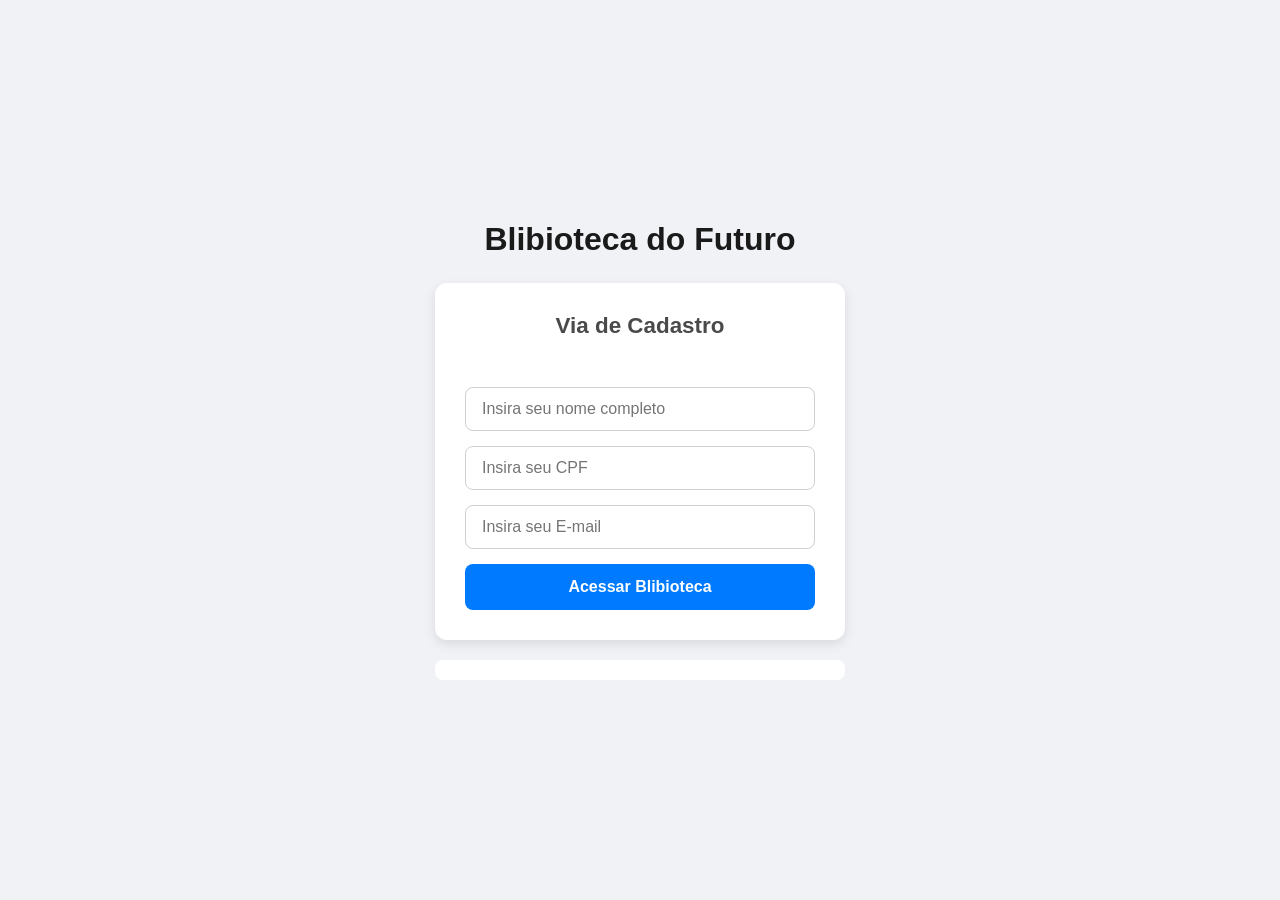
==== index.html @ 35ac49a6 "first commit" ====
<!DOCTYPE html>
<html lang="pt-BR">
<head>
    <meta charset="UTF-8">
    <meta name="viewport" content="width=device-width, initial-scale=1.0">
    <link rel="stylesheet" href="style.css">
    <title>Biblioteca do Futuro - Login</title>
</head>
<body>
    <div class="container">
        <h1>Blibioteca do Futuro</h1>
        <div class="login">
            <h2>Via de Cadastro</h2>
            <br>
            <input type="text" id="NomeCompleto" placeholder="Insira seu nome completo">
            <input type="text" id="CPF" placeholder="Insira seu CPF" maxlength="11">
            <input type="text" id="Email" placeholder="Insira seu E-mail">
            
            <button type="button" id="btn-acessar" onclick="fazerLogin()">Acessar Blibioteca</button>
        </div>

        <div class="busca-container">
            <ul id="lista-clientes"></ul>
        </div>
    </div>

    <script src="script.js"></script>
</body>
</html>
---- style.css ----
/* Configurações Globais (Reset) */
* {
    margin: 0;
    padding: 0;
    box-sizing: border-box;
    font-family: 'Segoe UI', Tahoma, Geneva, Verdana, sans-serif;
}

body {
    background-color: #f0f2f5;
    display: flex;
    justify-content: center;
    align-items: center;
    min-height: 100vh;
}

.container {
    width: 100%;
    max-width: 450px;
    padding: 20px;
}

h1 {
    text-align: center;
    color: #1a1a1a;
    margin-bottom: 25px;
    font-size: 2rem;
}

/* Card de Login / Cadastro */
.login {
    background-color: #ffffff;
    padding: 30px;
    border-radius: 12px;
    box-shadow: 0 4px 12px rgba(0, 0, 0, 0.1);
}

.login h2 {
    color: #4a4a4a;
    font-size: 1.4rem;
    margin-bottom: 20px;
    text-align: center;
}

/* Customização dos Inputs - Alinhamento do CPF Corrigido aqui */
.login input {
    width: 100%;
    padding: 12px 16px;
    margin-bottom: 15px;
    border: 1px solid #ccd0d5;
    border-radius: 8px;
    font-size: 1rem;
    display: block;
    transition: all 0.3s ease;
    outline: none;
    margin-top: 10px;
}

.login input:focus {
    border-color: #007bff;
    box-shadow: 0 0 0 3px rgba(0, 123, 255, 0.15);
}

/* Botão de Envio */
.login button {
    width: 100%;
    background-color: #007bff;
    color: #ffffff;
    border: none;
    border-radius: 8px;
    padding: 14px;
    cursor: pointer;
    font-weight: bold;
    font-size: 1rem;
    transition: background-color 0.2s ease;
    display: block;
    margin-top: 15px;
}

.login button:hover {
    background-color: #0056b3;
}

/* Área de busca reserva inferior */
.busca-container {
    margin-top: 20px;
    text-align: center;
    color: #6c757d;
    font-style: italic;
}

#lista-clientes {
    list-style: none;
    text-align: left;
    background: #fff;
    border-radius: 8px;
    padding: 10px;
}
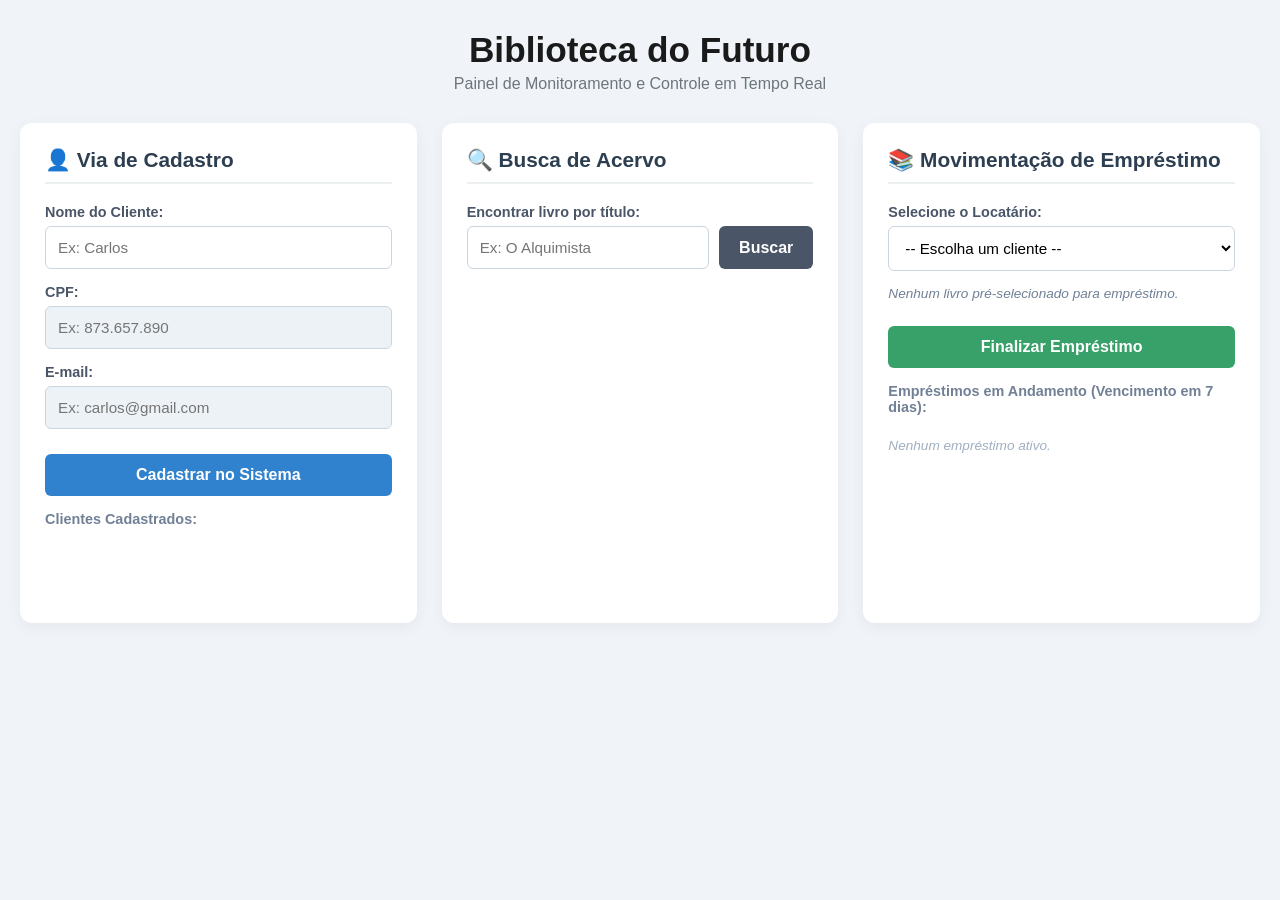
==== commit d9a1b47b: "remove unused HTML and CSS files; update index.html and script.js for improved layout and functional" ====
--- a/index.html
+++ b/index.html
@@ -3,25 +3,374 @@
 <head>
     <meta charset="UTF-8">
     <meta name="viewport" content="width=device-width, initial-scale=1.0">
-    <link rel="stylesheet" href="style.css">
-    <title>Biblioteca do Futuro - Login</title>
+    <title>Biblioteca do Futuro - Painel de Controle</title>
+    <style>
+       
+        * {
+            margin: 0;
+            padding: 0;
+            box-sizing: border-box;
+            font-family: 'Segoe UI', Tahoma, Geneva, Verdana, sans-serif;
+        }
+
+        body {
+            background-color: #f0f4f8;
+            color: #333333;
+            min-height: 100vh;
+            padding: 30px 20px;
+        }
+
+        header {
+            text-align: center;
+            margin-bottom: 30px;
+        }
+
+        header h1 {
+            font-size: 2.2rem;
+            color: #1a1a1a;
+            font-weight: 700;
+        }
+
+        header p {
+            color: #6c757d;
+            font-size: 1rem;
+            margin-top: 5px;
+        }
+
+        /* Grid de Distribuição dos 3 Quadros Principais */
+        .painel-grid {
+            display: grid;
+            grid-template-columns: repeat(3, minmax(300px, 1fr));
+            gap: 25px;
+            max-width: 1400px;
+            margin: 0 auto;
+            align-items: start;
+        }
+
+        @media (max-width: 1024px) {
+            .painel-grid {
+                grid-template-columns: 1fr;
+            }
+        }
+
+        /* Estilização dos Quadros (Cards) */
+        .quadro {
+            background-color: #ffffff;
+            border-radius: 12px;
+            box-shadow: 0 4px 15px rgba(0, 0, 0, 0.05);
+            padding: 25px;
+            min-height: 500px;
+            display: flex;
+            flex-direction: column;
+        }
+
+        .quadro h2 {
+            font-size: 1.3rem;
+            color: #2c3e50;
+            margin-bottom: 20px;
+            display: flex;
+            align-items: center;
+            gap: 10px;
+            border-bottom: 2px solid #ecf0f1;
+            padding-bottom: 10px;
+        }
+
+        /* Customização Padronizada e Alinhada de Inputs (Resolve Falha do CPF) */
+        .campo-grupo {
+            margin-bottom: 15px;
+        }
+
+        .campo-grupo label {
+            display: block;
+            font-size: 0.9rem;
+            font-weight: 600;
+            color: #4a5568;
+            margin-bottom: 6px;
+        }
+
+        input[type="text"],
+        input[type="number"],
+        input[type="email"],
+        select {
+            width: 100% !important;
+            padding: 12px;
+            border: 1px solid #cbd5e0;
+            border-radius: 6px;
+            font-size: 0.95rem;
+            outline: none;
+            transition: all 0.2s ease;
+            background-color: #ffffff;
+        }
+
+        input:focus, select:focus {
+            border-color: #3182ce;
+            box-shadow: 0 0 0 3px rgba(49, 130, 206, 0.15);
+        }
+
+        /* Inputs preenchidos ou focados específicos do gabarito */
+        .input-destaque {
+            background-color: #edf2f7 !important;
+        }
+
+        /* Botões Estilizados por Contexto */
+        button {
+            width: 100%;
+            padding: 12px;
+            border: none;
+            border-radius: 6px;
+            font-size: 1rem;
+            font-weight: bold;
+            cursor: pointer;
+            transition: background-color 0.2s ease;
+            margin-top: 10px;
+        }
+
+        .btn-azul {
+            background-color: #3182ce;
+            color: white;
+        }
+
+        .btn-azul:hover {
+            background-color: #2b6cb0;
+        }
+
+        .btn-cinza {
+            background-color: #4a5568;
+            color: white;
+            width: auto;
+            padding: 12px 20px;
+            margin-top: 0;
+        }
+
+        .btn-cinza:hover {
+            background-color: #2d3748;
+        }
+
+        .btn-verde {
+            background-color: #38a169;
+            color: white;
+        }
+
+        .btn-verde:hover {
+            background-color: #2f855a;
+        }
+
+        /* Elementos da Área de Busca de Acervo */
+        .busca-container {
+            display: flex;
+            gap: 10px;
+            margin-bottom: 20px;
+        }
+
+        .busca-container input {
+            flex: 1;
+        }
+
+        /* Contêiner Rolável para não Quebrar o Layout */
+        .scroll-conteudo {
+            flex: 1;
+            overflow-y: auto;
+            max-height: 380px;
+            padding-right: 5px;
+            margin-top: 15px;
+        }
+
+        /* Lista de Clientes Dinâmicos */
+        .titulo-sublista {
+            font-size: 0.9rem;
+            font-weight: bold;
+            color: #718096;
+            margin-top: 15px;
+            margin-bottom: 8px;
+        }
+
+        #lista-clientes {
+            list-style: none;
+        }
+
+        #lista-clientes li {
+            background-color: #f7fafc;
+            padding: 8px 12px;
+            border-radius: 4px;
+            margin-bottom: 6px;
+            font-size: 0.85rem;
+            border-left: 3px solid #3182ce;
+            color: #4a5568;
+        }
+
+        /* Lista Histórica de Cards de Livros (CSS Melhorado) */
+        .lista-livros-historico {
+            display: flex;
+            flex-direction: column;
+            gap: 15px;
+        }
+
+        .card-livro {
+            display: flex;
+            background: #f7fafc;
+            padding: 12px;
+            border-radius: 8px;
+            border: 1px solid #e2e8f0;
+            gap: 12px;
+            align-items: center;
+            transition: transform 0.2s;
+        }
+
+        .card-livro:hover {
+            transform: translateY(-2px);
+        }
+
+        .card-livro img {
+            width: 60px;
+            height: 85px;
+            object-fit: cover;
+            border-radius: 4px;
+            box-shadow: 0 2px 5px rgba(0,0,0,0.1);
+        }
+
+        .card-livro-info {
+            flex: 1;
+        }
+
+        .card-livro-info h3 {
+            font-size: 0.95rem;
+            color: #1a202c;
+            margin-bottom: 4px;
+            line-height: 1.2;
+        }
+
+        .card-livro-info p {
+            color: #718096;
+            font-size: 0.8rem;
+            margin-bottom: 8px;
+        }
+
+        .btn-selecionar-livro {
+            background-color: #e2e8f0;
+            color: #4a5568;
+            padding: 6px 10px;
+            font-size: 0.75rem;
+            width: auto;
+            margin-top: 0;
+            display: inline-block;
+        }
+
+        .btn-selecionar-livro:hover {
+            background-color: #cbd5e0;
+        }
+
+        .btn-selecionar-livro.selecionado {
+            background-color: #38a169;
+            color: white;
+        }
+
+        /* Status de Feedback de Livro Selecionado */
+        #texto-feedback-livro {
+            font-size: 0.85rem;
+            color: #718096;
+            font-style: italic;
+            margin-bottom: 15px;
+        }
+
+        /* Lista de Empréstimos Ativos */
+        .card-emprestimo-ativo {
+            display: flex;
+            align-items: center;
+            gap: 12px;
+            background: #f0fff4;
+            padding: 12px;
+            border-radius: 8px;
+            border: 1px solid #c6f6d5;
+            margin-bottom: 10px;
+        }
+
+        .card-emprestimo-ativo img {
+            width: 40px;
+            height: 55px;
+            object-fit: cover;
+            border-radius: 3px;
+        }
+
+        .card-emprestimo-ativo-info h4 {
+            font-size: 0.9rem;
+            color: #22543d;
+        }
+
+        .card-emprestimo-ativo-info p {
+            font-size: 0.8rem;
+            color: #4a5568;
+        }
+    </style>
 </head>
 <body>
-    <div class="container">
-        <h1>Blibioteca do Futuro</h1>
-        <div class="login">
-            <h2>Via de Cadastro</h2>
-            <br>
-            <input type="text" id="NomeCompleto" placeholder="Insira seu nome completo">
-            <input type="text" id="CPF" placeholder="Insira seu CPF" maxlength="11">
-            <input type="text" id="Email" placeholder="Insira seu E-mail">
+
+    <header>
+        <h1>Biblioteca do Futuro</h1>
+        <p>Painel de Monitoramento e Controle em Tempo Real</p>
+    </header>
+
+    <div class="painel-grid">
+
+        <div class="quadro">
+            <h2>👤 Via de Cadastro</h2>
             
-            <button type="button" id="btn-acessar" onclick="fazerLogin()">Acessar Blibioteca</button>
+            <div class="campo-grupo">
+                <label for="NomeCompleto">Nome do Cliente:</label>
+                <input type="text" id="NomeCompleto" placeholder="Ex: Carlos">
+            </div>
+
+            <div class="campo-grupo">
+                <label for="CPF">CPF:</label>
+                <input type="text" id="CPF" class="input-destaque" placeholder="Ex: 873.657.890" maxlength="11">
+            </div>
+
+            <div class="campo-grupo">
+                <label for="Email">E-mail:</label>
+                <input type="email" id="Email" class="input-destaque" placeholder="Ex: carlos@gmail.com">
+            </div>
+
+            <button type="button" class="btn-azul" onclick="fazerLogin()">Cadastrar no Sistema</button>
+
+            <div class="titulo-sublista">Clientes Cadastrados:</div>
+            <div class="scroll-conteudo">
+                <ul id="lista-clientes"></ul>
+            </div>
         </div>
 
-        <div class="busca-container">
-            <ul id="lista-clientes"></ul>
+        <div class="quadro">
+            <h2>🔍 Busca de Acervo</h2>
+            
+            <div class="campo-grupo">
+                <label for="input-busca">Encontrar livro por título:</label>
+                <div class="busca-container">
+                    <input type="text" id="input-busca" placeholder="Ex: O Alquimista">
+                    <button type="button" id="btn-buscar" class="btn-cinza">Buscar</button>
+                </div>
+            </div>
+
+            <div id="resultado-busca" class="scroll-conteudo lista-livros-historico">
+                </div>
         </div>
+
+        <div class="quadro">
+            <h2>📚 Movimentação de Empréstimo</h2>
+            
+            <div class="campo-grupo">
+                <label for="select-clientes">Selecione o Locatário:</label>
+                <select id="select-clientes">
+                    <option value="">-- Escolha um cliente --</option>
+                </select>
+            </div>
+
+            <div id="texto-feedback-livro">Nenhum livro pré-selecionado para empréstimo.</div>
+
+            <button type="button" class="btn-finalizarsecao btn-verde">Finalizar Empréstimo</button>
+
+            <div class="titulo-sublista">Empréstimos em Andamento (Vencimento em 7 dias):</div>
+            <div class="scroll-conteudo" id="registro-emprestimos-ativos">
+                </div>
+        </div>
+
     </div>
 
     <script src="script.js"></script>
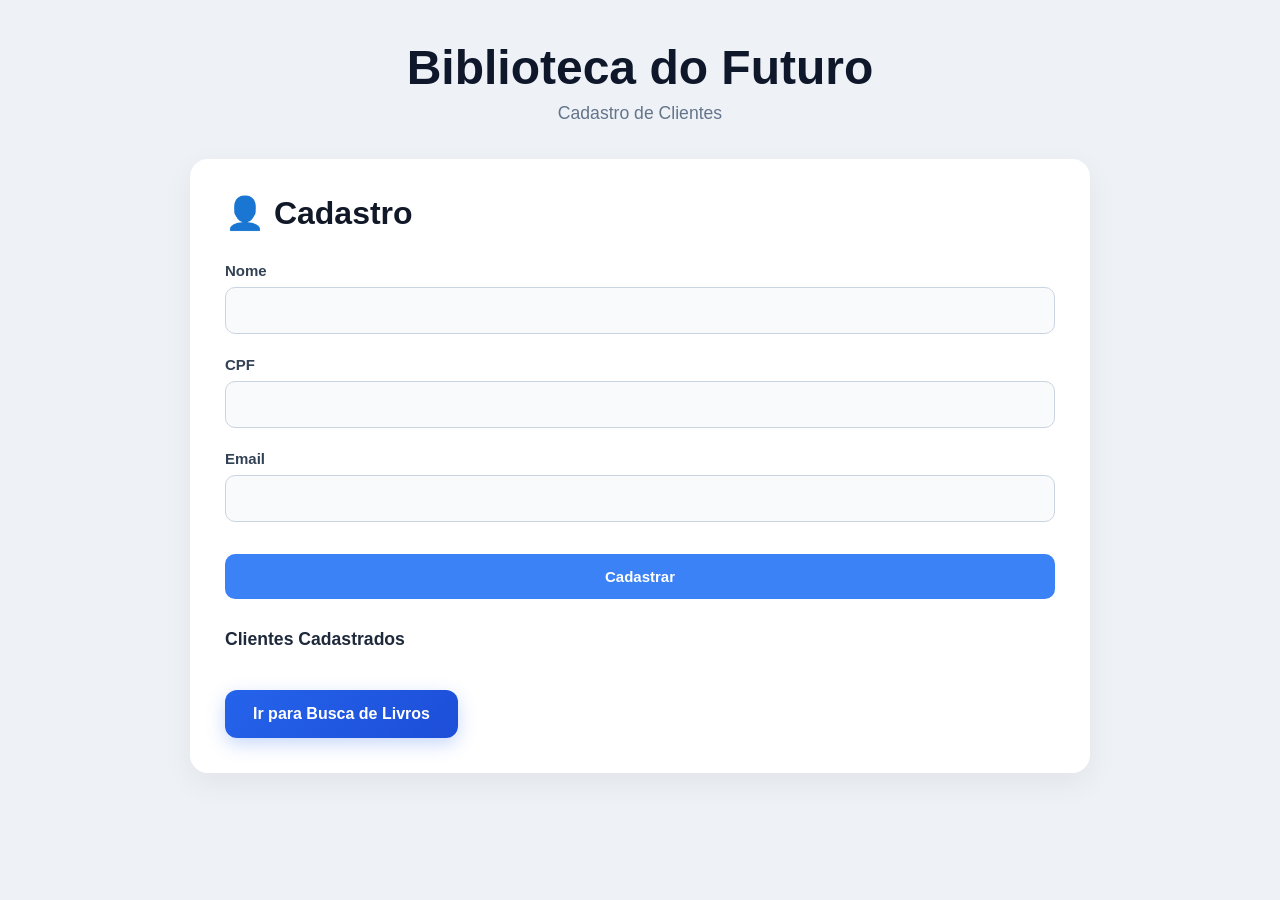
==== commit 45541ea6: "feat: add administrative panel, book search, and loan completion pages - Created admin.html for the " ====
--- a/index.html
+++ b/index.html
@@ -1,378 +1,61 @@
 <!DOCTYPE html>
 <html lang="pt-BR">
+
 <head>
     <meta charset="UTF-8">
     <meta name="viewport" content="width=device-width, initial-scale=1.0">
-    <title>Biblioteca do Futuro - Painel de Controle</title>
-    <style>
-       
-        * {
-            margin: 0;
-            padding: 0;
-            box-sizing: border-box;
-            font-family: 'Segoe UI', Tahoma, Geneva, Verdana, sans-serif;
-        }
 
-        body {
-            background-color: #f0f4f8;
-            color: #333333;
-            min-height: 100vh;
-            padding: 30px 20px;
-        }
+    <title>Cadastro</title>
 
-        header {
-            text-align: center;
-            margin-bottom: 30px;
-        }
+    <link rel="stylesheet" href="style.css">
 
-        header h1 {
-            font-size: 2.2rem;
-            color: #1a1a1a;
-            font-weight: 700;
-        }
+</head>
 
-        header p {
-            color: #6c757d;
-            font-size: 1rem;
-            margin-top: 5px;
-        }
-
-        /* Grid de Distribuição dos 3 Quadros Principais */
-        .painel-grid {
-            display: grid;
-            grid-template-columns: repeat(3, minmax(300px, 1fr));
-            gap: 25px;
-            max-width: 1400px;
-            margin: 0 auto;
-            align-items: start;
-        }
-
-        @media (max-width: 1024px) {
-            .painel-grid {
-                grid-template-columns: 1fr;
-            }
-        }
-
-        /* Estilização dos Quadros (Cards) */
-        .quadro {
-            background-color: #ffffff;
-            border-radius: 12px;
-            box-shadow: 0 4px 15px rgba(0, 0, 0, 0.05);
-            padding: 25px;
-            min-height: 500px;
-            display: flex;
-            flex-direction: column;
-        }
-
-        .quadro h2 {
-            font-size: 1.3rem;
-            color: #2c3e50;
-            margin-bottom: 20px;
-            display: flex;
-            align-items: center;
-            gap: 10px;
-            border-bottom: 2px solid #ecf0f1;
-            padding-bottom: 10px;
-        }
-
-        /* Customização Padronizada e Alinhada de Inputs (Resolve Falha do CPF) */
-        .campo-grupo {
-            margin-bottom: 15px;
-        }
-
-        .campo-grupo label {
-            display: block;
-            font-size: 0.9rem;
-            font-weight: 600;
-            color: #4a5568;
-            margin-bottom: 6px;
-        }
-
-        input[type="text"],
-        input[type="number"],
-        input[type="email"],
-        select {
-            width: 100% !important;
-            padding: 12px;
-            border: 1px solid #cbd5e0;
-            border-radius: 6px;
-            font-size: 0.95rem;
-            outline: none;
-            transition: all 0.2s ease;
-            background-color: #ffffff;
-        }
-
-        input:focus, select:focus {
-            border-color: #3182ce;
-            box-shadow: 0 0 0 3px rgba(49, 130, 206, 0.15);
-        }
-
-        /* Inputs preenchidos ou focados específicos do gabarito */
-        .input-destaque {
-            background-color: #edf2f7 !important;
-        }
-
-        /* Botões Estilizados por Contexto */
-        button {
-            width: 100%;
-            padding: 12px;
-            border: none;
-            border-radius: 6px;
-            font-size: 1rem;
-            font-weight: bold;
-            cursor: pointer;
-            transition: background-color 0.2s ease;
-            margin-top: 10px;
-        }
-
-        .btn-azul {
-            background-color: #3182ce;
-            color: white;
-        }
-
-        .btn-azul:hover {
-            background-color: #2b6cb0;
-        }
-
-        .btn-cinza {
-            background-color: #4a5568;
-            color: white;
-            width: auto;
-            padding: 12px 20px;
-            margin-top: 0;
-        }
-
-        .btn-cinza:hover {
-            background-color: #2d3748;
-        }
-
-        .btn-verde {
-            background-color: #38a169;
-            color: white;
-        }
-
-        .btn-verde:hover {
-            background-color: #2f855a;
-        }
-
-        /* Elementos da Área de Busca de Acervo */
-        .busca-container {
-            display: flex;
-            gap: 10px;
-            margin-bottom: 20px;
-        }
-
-        .busca-container input {
-            flex: 1;
-        }
-
-        /* Contêiner Rolável para não Quebrar o Layout */
-        .scroll-conteudo {
-            flex: 1;
-            overflow-y: auto;
-            max-height: 380px;
-            padding-right: 5px;
-            margin-top: 15px;
-        }
-
-        /* Lista de Clientes Dinâmicos */
-        .titulo-sublista {
-            font-size: 0.9rem;
-            font-weight: bold;
-            color: #718096;
-            margin-top: 15px;
-            margin-bottom: 8px;
-        }
-
-        #lista-clientes {
-            list-style: none;
-        }
-
-        #lista-clientes li {
-            background-color: #f7fafc;
-            padding: 8px 12px;
-            border-radius: 4px;
-            margin-bottom: 6px;
-            font-size: 0.85rem;
-            border-left: 3px solid #3182ce;
-            color: #4a5568;
-        }
-
-        /* Lista Histórica de Cards de Livros (CSS Melhorado) */
-        .lista-livros-historico {
-            display: flex;
-            flex-direction: column;
-            gap: 15px;
-        }
-
-        .card-livro {
-            display: flex;
-            background: #f7fafc;
-            padding: 12px;
-            border-radius: 8px;
-            border: 1px solid #e2e8f0;
-            gap: 12px;
-            align-items: center;
-            transition: transform 0.2s;
-        }
-
-        .card-livro:hover {
-            transform: translateY(-2px);
-        }
-
-        .card-livro img {
-            width: 60px;
-            height: 85px;
-            object-fit: cover;
-            border-radius: 4px;
-            box-shadow: 0 2px 5px rgba(0,0,0,0.1);
-        }
-
-        .card-livro-info {
-            flex: 1;
-        }
-
-        .card-livro-info h3 {
-            font-size: 0.95rem;
-            color: #1a202c;
-            margin-bottom: 4px;
-            line-height: 1.2;
-        }
-
-        .card-livro-info p {
-            color: #718096;
-            font-size: 0.8rem;
-            margin-bottom: 8px;
-        }
-
-        .btn-selecionar-livro {
-            background-color: #e2e8f0;
-            color: #4a5568;
-            padding: 6px 10px;
-            font-size: 0.75rem;
-            width: auto;
-            margin-top: 0;
-            display: inline-block;
-        }
-
-        .btn-selecionar-livro:hover {
-            background-color: #cbd5e0;
-        }
-
-        .btn-selecionar-livro.selecionado {
-            background-color: #38a169;
-            color: white;
-        }
-
-        /* Status de Feedback de Livro Selecionado */
-        #texto-feedback-livro {
-            font-size: 0.85rem;
-            color: #718096;
-            font-style: italic;
-            margin-bottom: 15px;
-        }
-
-        /* Lista de Empréstimos Ativos */
-        .card-emprestimo-ativo {
-            display: flex;
-            align-items: center;
-            gap: 12px;
-            background: #f0fff4;
-            padding: 12px;
-            border-radius: 8px;
-            border: 1px solid #c6f6d5;
-            margin-bottom: 10px;
-        }
-
-        .card-emprestimo-ativo img {
-            width: 40px;
-            height: 55px;
-            object-fit: cover;
-            border-radius: 3px;
-        }
-
-        .card-emprestimo-ativo-info h4 {
-            font-size: 0.9rem;
-            color: #22543d;
-        }
-
-        .card-emprestimo-ativo-info p {
-            font-size: 0.8rem;
-            color: #4a5568;
-        }
-    </style>
-</head>
 <body>
 
     <header>
         <h1>Biblioteca do Futuro</h1>
-        <p>Painel de Monitoramento e Controle em Tempo Real</p>
+        <p>Cadastro de Clientes</p>
     </header>
 
-    <div class="painel-grid">
+    <div class="quadro">
 
-        <div class="quadro">
-            <h2>👤 Via de Cadastro</h2>
-            
-            <div class="campo-grupo">
-                <label for="NomeCompleto">Nome do Cliente:</label>
-                <input type="text" id="NomeCompleto" placeholder="Ex: Carlos">
-            </div>
+        <h2>👤 Cadastro</h2>
 
-            <div class="campo-grupo">
-                <label for="CPF">CPF:</label>
-                <input type="text" id="CPF" class="input-destaque" placeholder="Ex: 873.657.890" maxlength="11">
-            </div>
-
-            <div class="campo-grupo">
-                <label for="Email">E-mail:</label>
-                <input type="email" id="Email" class="input-destaque" placeholder="Ex: carlos@gmail.com">
-            </div>
-
-            <button type="button" class="btn-azul" onclick="fazerLogin()">Cadastrar no Sistema</button>
-
-            <div class="titulo-sublista">Clientes Cadastrados:</div>
-            <div class="scroll-conteudo">
-                <ul id="lista-clientes"></ul>
-            </div>
+        <div class="campo-grupo">
+            <label>Nome</label>
+            <input type="text" id="NomeCompleto">
         </div>
 
-        <div class="quadro">
-            <h2>🔍 Busca de Acervo</h2>
-            
-            <div class="campo-grupo">
-                <label for="input-busca">Encontrar livro por título:</label>
-                <div class="busca-container">
-                    <input type="text" id="input-busca" placeholder="Ex: O Alquimista">
-                    <button type="button" id="btn-buscar" class="btn-cinza">Buscar</button>
-                </div>
-            </div>
-
-            <div id="resultado-busca" class="scroll-conteudo lista-livros-historico">
-                </div>
+        <div class="campo-grupo">
+            <label>CPF</label>
+            <input type="text" id="CPF">
         </div>
 
-        <div class="quadro">
-            <h2>📚 Movimentação de Empréstimo</h2>
-            
-            <div class="campo-grupo">
-                <label for="select-clientes">Selecione o Locatário:</label>
-                <select id="select-clientes">
-                    <option value="">-- Escolha um cliente --</option>
-                </select>
-            </div>
+        <div class="campo-grupo">
+            <label>Email</label>
+            <input type="email" id="Email">
+        </div>
 
-            <div id="texto-feedback-livro">Nenhum livro pré-selecionado para empréstimo.</div>
+        <button class="btn-azul" onclick="fazerLogin()">
+            Cadastrar
+        </button>
 
-            <button type="button" class="btn-finalizarsecao btn-verde">Finalizar Empréstimo</button>
 
-            <div class="titulo-sublista">Empréstimos em Andamento (Vencimento em 7 dias):</div>
-            <div class="scroll-conteudo" id="registro-emprestimos-ativos">
-                </div>
+        <div class="titulo-sublista">
+            Clientes Cadastrados
         </div>
+
+        <ul id="lista-clientes"></ul>
+
+         <a href="busca.html" class="btn-prosseguir">
+            Ir para Busca de Livros
+        </a>
 
     </div>
 
     <script src="script.js"></script>
+
 </body>
+
 </html>
--- a/style.css
+++ b/style.css
@@ -0,0 +1,449 @@
+*{
+    margin:0;
+    padding:0;
+    box-sizing:border-box;
+    font-family:'Segoe UI', Tahoma, Geneva, Verdana, sans-serif;
+}
+
+body{
+    background:#eef2f7;
+    padding:40px 20px;
+    color:#1e293b;
+}
+
+/* HEADER */
+
+header{
+    text-align:center;
+    margin-bottom:35px;
+}
+
+header h1{
+    font-size:3rem;
+    font-weight:800;
+    color:#0f172a;
+    margin-bottom:8px;
+}
+
+header p{
+    color:#64748b;
+    font-size:1.1rem;
+}
+
+/* CARD PRINCIPAL */
+
+.quadro{
+
+    background:white;
+
+    max-width:900px;
+
+    margin:auto;
+
+    border-radius:18px;
+
+    padding:35px;
+
+    box-shadow:
+    0 10px 30px rgba(0,0,0,0.06);
+}
+
+/* TITULO */
+
+.quadro h2{
+
+    font-size:2rem;
+
+    margin-bottom:30px;
+
+    color:#111827;
+
+    display:flex;
+    align-items:center;
+    gap:12px;
+}
+
+/* CAMPOS */
+
+.campo-grupo{
+    margin-bottom:22px;
+}
+
+.campo-grupo label{
+
+    display:block;
+
+    margin-bottom:8px;
+
+    font-size:15px;
+
+    font-weight:600;
+
+    color:#334155;
+}
+
+input,
+select{
+
+    width:100%;
+
+    padding:14px 16px;
+
+    border:1px solid #cbd5e1;
+
+    border-radius:10px;
+
+    font-size:15px;
+
+    transition:0.2s;
+
+    background:#f8fafc;
+}
+
+input:focus,
+select:focus{
+
+    outline:none;
+
+    border-color:#2563eb;
+
+    background:white;
+
+    box-shadow:
+    0 0 0 4px rgba(37,99,235,0.12);
+}
+
+/* BOTÕES */
+
+.btn-azul,
+.btn-verde,
+.btn-cinza{
+
+    border:none;
+
+    border-radius:10px;
+
+    padding:14px;
+
+    font-size:15px;
+
+    font-weight:700;
+
+    cursor:pointer;
+
+    transition:0.25s;
+}
+
+/* BOTÃO CADASTRO */
+
+.btn-azul{
+
+    width:100%;
+
+    background:#3b82f6;
+
+    color:white;
+
+    margin-top:10px;
+}
+
+.btn-azul:hover{
+
+    background:#2563eb;
+
+    transform:translateY(-1px);
+}
+
+/* BOTÃO BUSCA */
+
+.btn-cinza{
+
+    background:#475569;
+
+    color:white;
+
+    padding:14px 20px;
+}
+
+.btn-cinza:hover{
+
+    background:#334155;
+}
+
+/* BOTÃO VERDE */
+
+.btn-verde{
+
+    width:100%;
+
+    background:#22c55e;
+
+    color:white;
+}
+
+.btn-verde:hover{
+
+    background:#16a34a;
+}
+
+/* BOTÃO LINK */
+
+.btn-prosseguir,
+.btn-finalizar-emprestimo{
+
+    display:inline-flex;
+
+    justify-content:center;
+    align-items:center;
+
+    margin-top:25px;
+
+    background:linear-gradient(
+        135deg,
+        #2563eb,
+        #1d4ed8
+    );
+
+    color:white;
+
+    text-decoration:none;
+
+    padding:15px 28px;
+
+    border-radius:12px;
+
+    font-weight:700;
+
+    transition:0.3s;
+
+    box-shadow:
+    0 6px 18px rgba(37,99,235,0.25);
+}
+
+.btn-prosseguir:hover,
+.btn-finalizar-emprestimo:hover{
+
+    transform:translateY(-2px);
+
+    box-shadow:
+    0 10px 20px rgba(37,99,235,0.35);
+}
+
+/* SUBTITULO */
+
+.titulo-sublista{
+
+    margin-top:30px;
+
+    margin-bottom:15px;
+
+    font-size:1.1rem;
+
+    font-weight:700;
+
+    color:#1e293b;
+}
+
+/* LISTA CLIENTES */
+
+#lista-clientes{
+
+    margin-top:10px;
+}
+
+#lista-clientes li{
+
+    list-style:none;
+
+    background:#f8fafc;
+
+    padding:16px;
+
+    border-radius:10px;
+
+    margin-bottom:12px;
+
+    border-left:5px solid #3b82f6;
+
+    font-size:15px;
+
+    transition:0.2s;
+}
+
+#lista-clientes li:hover{
+
+    transform:translateX(4px);
+
+    background:#f1f5f9;
+}
+
+/* BUSCA */
+
+.busca-container{
+    display:flex;
+    gap:12px;
+}
+
+/* LIVROS */
+
+.lista-livros-historico{
+    display:flex;
+    flex-direction:column;
+    gap:18px;
+    margin-top:25px;
+}
+
+.card-livro{
+    display:flex;
+    gap:18px;
+    background:#f8fafc;
+    padding:16px;
+    border-radius:14px;
+    border:1px solid #e2e8f0;
+    transition:0.2s;
+}
+
+.card-livro:hover{
+    transform:translateY(-2px);
+}
+
+.card-livro img{
+    width:85px;
+    height:120px;
+    object-fit:cover;
+    border-radius:10px;
+}
+
+.card-livro-info{
+    flex:1;
+}
+
+.card-livro-info h3{
+    margin-bottom:8px;
+    color:#0f172a;
+}
+
+.card-livro-info p{
+    color:#64748b;
+}
+
+/* BOTÃO LIVRO */
+.btn-selecionar-livro{
+    margin-top:14px;
+    border:none;
+    background:#3b82f6;
+    color:white;
+    padding:12px 16px;
+    border-radius:8px;
+    cursor:pointer;
+    font-weight:600;
+    transition:0.2s;
+}
+
+.btn-selecionar-livro:hover{
+    background:#2563eb;
+}
+
+.btn-selecionar-livro.selecionado{
+    background:#22c55e;
+}
+
+/* EMPRÉSTIMOS */
+
+.card-emprestimo-ativo{
+    display:flex;
+    gap:16px;
+    padding:16px;
+    border-radius:12px;
+    background:#f0fdf4;
+    border:1px solid #bbf7d0;
+    margin-top:15px;
+}
+
+.card-emprestimo-ativo img{
+
+    width:75px;
+    border-radius:8px;
+}
+
+/* RESPONSIVO */
+
+@media(max-width:768px){
+
+    .quadro{
+        padding:25px;
+    }
+
+    .busca-container{
+        flex-direction:column;
+    }
+
+    header h1{
+        font-size:2.2rem;
+    }
+
+    .quadro h2{
+        font-size:1.6rem;
+    }
+
+    .btn-prosseguir,
+    .btn-finalizar-emprestimo{
+        width:100%;
+    }
+}
+
+.area-encerrar{
+
+    display:flex;
+
+    justify-content:center;
+
+    margin-top:30px;
+}
+
+.btn-encerrar{
+
+    display:inline-flex;
+
+    justify-content:center;
+    align-items:center;
+
+    background:linear-gradient(
+        135deg,
+        #ef4444,
+        #dc2626
+    );
+
+    color:white;
+
+    text-decoration:none;
+
+    padding:14px 26px;
+
+    border-radius:12px;
+
+    font-size:15px;
+
+    font-weight:700;
+
+    min-width:220px;
+
+    transition:0.3s ease;
+
+    box-shadow:
+    0 8px 20px rgba(239,68,68,0.25);
+}
+
+.btn-encerrar:hover{
+
+    transform:translateY(-2px);
+
+    background:linear-gradient(
+        135deg,
+        #dc2626,
+        #b91c1c
+    );
+
+    box-shadow:
+    0 10px 24px rgba(239,68,68,0.35);
+}
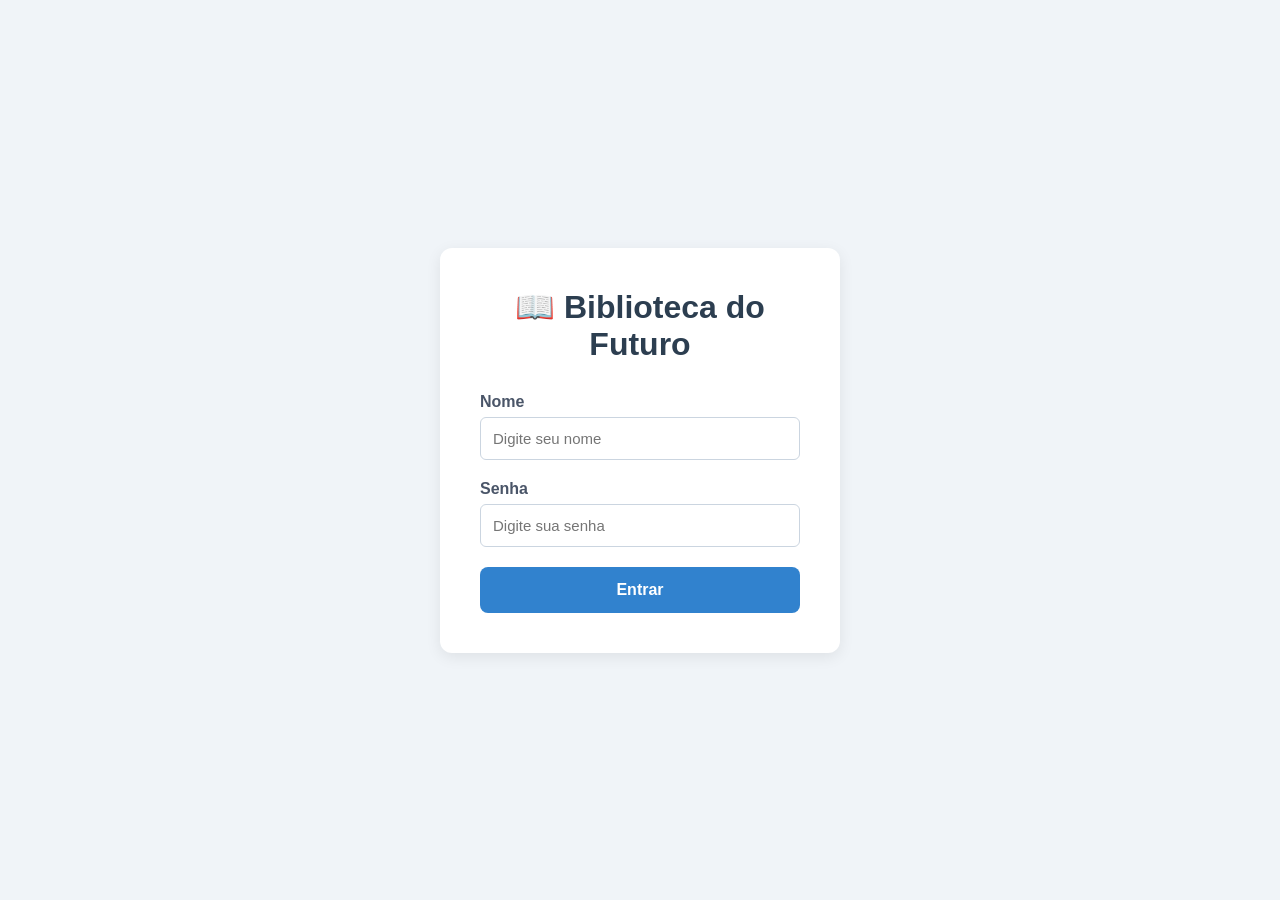
==== commit 328578a6: "refactor: update login and registration forms with improved layout and styling" ====
--- a/index.html
+++ b/index.html
@@ -4,58 +4,102 @@
 <head>
     <meta charset="UTF-8">
     <meta name="viewport" content="width=device-width, initial-scale=1.0">
+    <title>Login - Biblioteca</title>
 
-    <title>Cadastro</title>
+    <style>
+        *{
+            margin:0;
+            padding:0;
+            box-sizing:border-box;
+            font-family:'Segoe UI', Tahoma, Geneva, Verdana, sans-serif;
+        }
 
-    <link rel="stylesheet" href="style.css">
+        body{
+            background:#f0f4f8;
+            min-height:100vh;
+            display:flex;
+            justify-content:center;
+            align-items:center;
+        }
 
+        .login-card{
+            background:white;
+            width:400px;
+            padding:40px;
+            border-radius:12px;
+            box-shadow:0 4px 15px rgba(0,0,0,0.08);
+        }
+
+        .login-card h1{
+            text-align:center;
+            margin-bottom:30px;
+            color:#2c3e50;
+        }
+
+        .campo{
+            margin-bottom:20px;
+        }
+
+        .campo label{
+            display:block;
+            margin-bottom:6px;
+            font-weight:600;
+            color:#4a5568;
+        }
+
+        .campo input{
+            width:100%;
+            padding:12px;
+            border:1px solid #cbd5e0;
+            border-radius:6px;
+            font-size:15px;
+        }
+
+        .campo input:focus{
+            outline:none;
+            border-color:#3182ce;
+        }
+
+        .btn-login{
+            width:100%;
+            padding:14px;
+            border:none;
+            border-radius:8px;
+            background:#3182ce;
+            color:white;
+            font-size:16px;
+            font-weight:bold;
+            cursor:pointer;
+            transition:0.3s;
+        }
+
+        .btn-login:hover{
+            background:#2b6cb0;
+        }
+    </style>
 </head>
-
 <body>
 
-    <header>
-        <h1>Biblioteca do Futuro</h1>
-        <p>Cadastro de Clientes</p>
-    </header>
-
-    <div class="quadro">
-
-        <h2>👤 Cadastro</h2>
-
-        <div class="campo-grupo">
+    <div class="login-card">
+        <h1>📖 Biblioteca do Futuro</h1>
+        <div class="campo">
             <label>Nome</label>
-            <input type="text" id="NomeCompleto">
+            <input type="text" id="nomeLogin" placeholder="Digite seu nome">
         </div>
 
-        <div class="campo-grupo">
-            <label>CPF</label>
-            <input type="text" id="CPF">
+        <div class="campo">
+            <label>Senha</label>
+            <input type="password" id="senhaLogin" placeholder="Digite sua senha">
         </div>
 
-        <div class="campo-grupo">
-            <label>Email</label>
-            <input type="email" id="Email">
-        </div>
-
-        <button class="btn-azul" onclick="fazerLogin()">
-            Cadastrar
+        <button class="btn-login" onclick="fazerLoginSistema()">
+            Entrar
         </button>
-
-
-        <div class="titulo-sublista">
-            Clientes Cadastrados
-        </div>
-
-        <ul id="lista-clientes"></ul>
-
-         <a href="busca.html" class="btn-prosseguir">
-            Ir para Busca de Livros
-        </a>
-
     </div>
 
     <script src="script.js"></script>
 
 </body>
 
+</html>
 </html>
